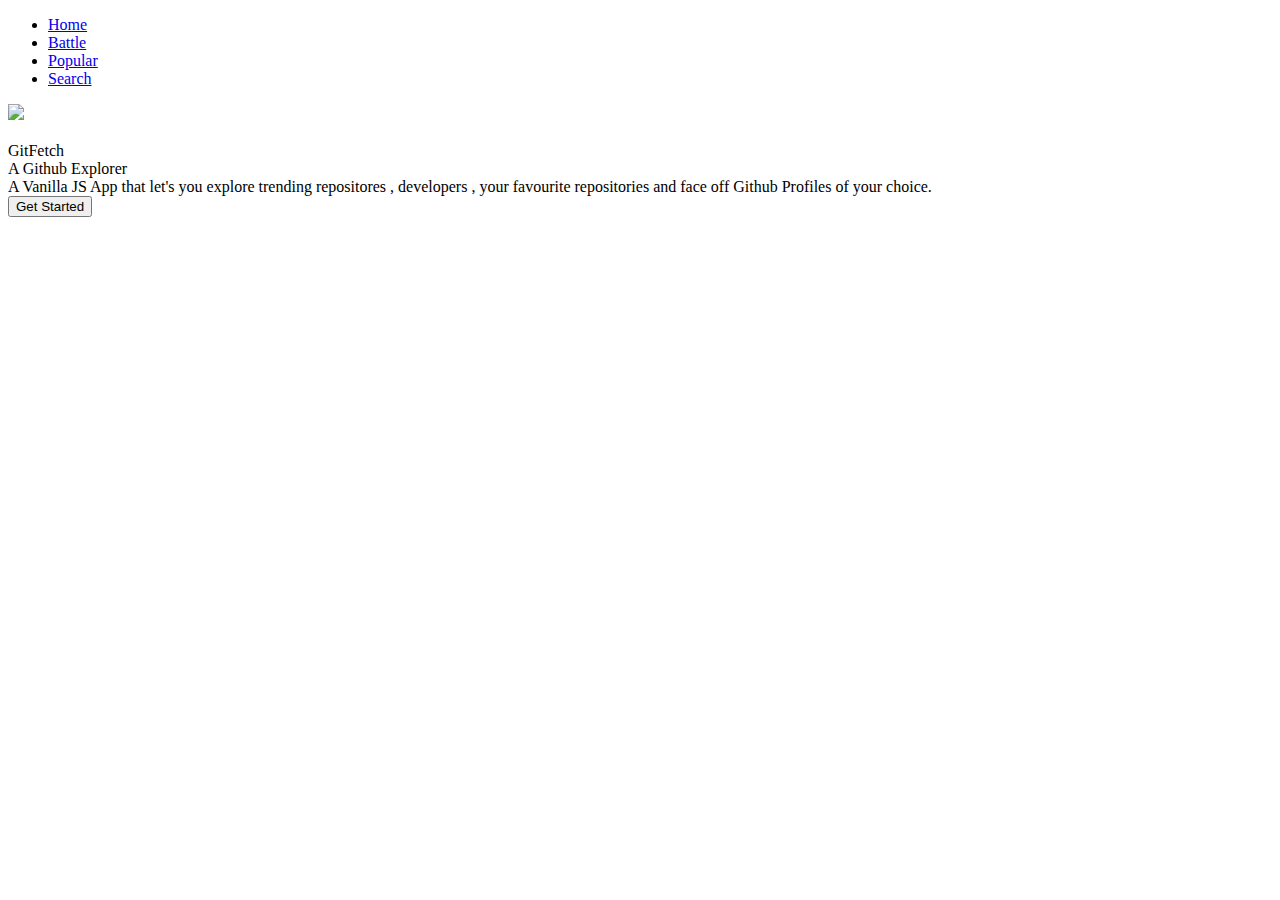
==== index.html @ 1e525622 ":tada: Started with GitFetch" ====
<!DOCTYPE html>
<html lang="en">

<head>
    <meta charset="UTF-8">
    <meta name="viewport" content="width=device-width, initial-scale=1.0">
    <title>GitFetch</title>
    <link
        href="https://fonts.googleapis.com/css2?family=Jost:wght@300;400;600&family=Roboto:wght@400;500;700&display=swap"
        rel="stylesheet">
    <link href="https://fonts.googleapis.com/css2?family=DM+Mono:wght@400;500&display=swap" rel="stylesheet"
        rel="stylesheet">
    <link href="https://fonts.googleapis.com/css2?family=Catamaran:wght@700;900&display=swap" rel="stylesheet">
    <link rel="stylesheet" href="./css/style.css">
</head>

<body>
    <div class="homeContainer container">
        <ul class="nav home-nav">
            <li>
                <a class='nav-btn' href="/index.html">Home</a>
            </li>
            <li>
                <a class='nav-btn' href="/battle.html">Battle</a>
            </li>
            <li>
                <a class='nav-btn' href="/popular.html">Popular</a>
            </li>
            <li>
                <a class='nav-btn' href="/search.html">Search</a>
            </li>
          
        </ul>
        <div class="main">
            <div class='main-content'>
                <img class='circle' src=' ./img/ovel1.svg'>
                <div class="logo-container">
                    <img class='github-logo' src="./img/githubnew.svg" alt="">
                  

                </div>
                <div class="tagline-main">GitFetch</div>
                <div class="tagline-sub">A Github Explorer</div>
                <div class="about">A Vanilla JS App that let's you explore trending repositores , developers , your
                    favourite repositories and face off Github Profiles of your choice.
                </div>
                <a href='./popular.html'><button class="brk-btn">Get Started</button></a>
            </div>
        </div>
    </div>
</body>

</html>
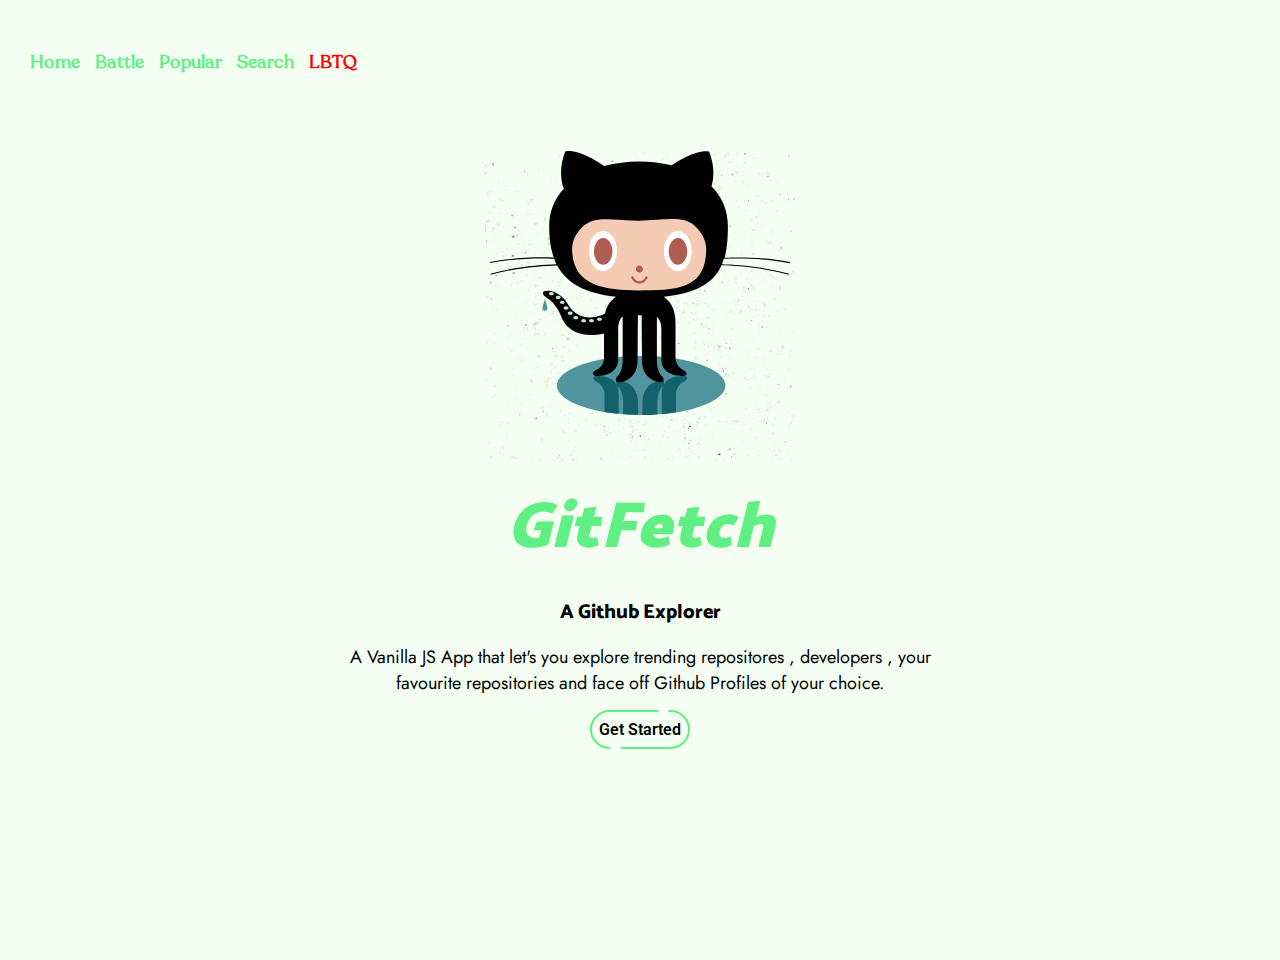
==== commit e2cba3e5: ":lipstick: Added LBTQ resources" ====
--- a/index.html
+++ b/index.html
@@ -29,6 +29,9 @@
             <li>
                 <a class='nav-btn' href="/search.html">Search</a>
             </li>
+            <li>
+                <a class='nav-btn red' href="https://github.com/ryderdamen/lgbtq_technology_resources">LBTQ</a>
+            </li>
           
         </ul>
         <div class="main">
--- a/css/style.css
+++ b/css/style.css
@@ -0,0 +1,1918 @@
+@font-face {
+    font-family: "bold";
+    src: url("../fonts/ProspectusM-Bold.otf") format('woff');
+}
+
+@font-face {
+    font-family: "semibold";
+    src: url("../fonts/ProspectusL-SemiBold.otf") format('woff');
+}
+
+@font-face {
+    font-family: "regular";
+    src: url("../fonts/ProspectusL-Regular.otf") format('woff');
+}
+
+@font-face {
+    font-family: "r-bold";
+    src: url("../fonts/Recoleta-Bold.woff") format('woff');
+}
+
+@font-face {
+    font-family: "r-regular";
+    src: url("../fonts/Recoleta-Regular.woff") format('woff');
+}
+
+@font-face {
+    font-family: "r-medium";
+    src: url("../fonts/Recoleta-Medium.woff") format('woff');
+}
+
+@font-face {
+    font-family: "m-bold";
+    src: url("../fonts/mostbold.ttf") format('woff');
+}
+
+@font-face {
+    font-family: "m-medium";
+    src: url("../fonts/mostmedium.ttf") format('woff');
+}
+
+@font-face {
+    font-family: "m-semibold";
+    src: url("../fonts/mostmedium.ttf") format('woff');
+}
+
+@font-face {
+    font-family: "m-extrabold";
+    src: url("../fonts/mostextrabold.ttf") format('woff');
+}
+
+@font-face {
+    font-family: "m-ultrabold";
+    src: url("../fonts/mostultrabold.ttf") format('woff');
+}
+
+html,
+body,
+#app {
+    margin: 0;
+    width: 100%;
+    box-sizing: border-box;
+}
+
+body {
+    font-family: 'Jost',
+        sans-serif;
+    background-color: #f4fff2;
+}
+
+ul {
+    padding: 0;
+}
+
+li {
+    list-style-type: none;
+}
+
+button {
+    background: #fff;
+    border: none;
+    outline: none;
+}
+
+.container {
+    max-width: 1200px;
+    margin: 0 auto;
+    padding: 30px;
+    color: #000;
+
+}
+
+.homeContainer {
+    height: 100%;
+    /* background: url('../img/Liquid-Cheese.svg'); */
+    background-size: cover;
+    height: 100vh;
+    max-width: unset;
+}
+
+.flex-center {
+    font-family: 'Jost',
+        sans-serif;
+    display: flex;
+    justify-content: center;
+    align-items: center;
+    color: #000;
+    transform: translateY(0px);
+    transition: transform .3s ease-in;
+}
+
+.flex-center button:hover {
+    transform: translateY(-1px);
+}
+
+.flex-center .active {
+    color: #5fef82;
+}
+
+.navigation .selected {
+    background: #5fef82;
+    color: #fff;
+}
+
+.flex-center button {
+    font-family: 'Jost',
+        sans-serif;
+}
+
+.success {
+    color: #000;
+}
+
+.defeat {
+    color: #ff001a;
+}
+
+.btn-clear {
+    border: none;
+    background: transparent;
+    outline: none;
+    margin-left: auto;
+}
+
+.nav-link {
+    font-size: 20px;
+    font-weight: bold;
+    text-decoration: none;
+    color: inherit;
+    cursor: pointer;
+}
+
+.nav li {
+    margin-right: 10px;
+}
+
+.grid {
+    display: flex;
+    flex-wrap: wrap;
+}
+
+.space-around {
+    justify-content: space-around;
+}
+
+.space-between {
+    justify-content: space-between;
+}
+
+.header-lg {
+    /* font-family: 'Catamaran',
+        sans-serif; */
+    font-size: 35px;
+    font-weight: 600;
+    margin: 20px;
+}
+
+.avatar {
+    width: 150px;
+    height: 150px;
+    border-radius: 3px;
+    margin: 0 auto;
+    display: block;
+}
+
+.center-text {
+    text-align: center;
+}
+
+.link {
+    color: #5fef82;
+    text-decoration: none;
+    font-weight: bold;
+}
+
+.card-list {
+    margin: 20px 0;
+    font-size: 20px;
+}
+
+.card-list li {
+    display: flex;
+    align-items: center;
+    margin: 10px;
+}
+
+.card-list svg {
+    margin-right: 10px;
+}
+
+.card-list a {
+    font-weight: 500;
+    color: inherit;
+}
+
+.bg-light {
+    background: rgba(0, 0, 0, 0.06);
+    border-radius: 3px;
+}
+
+.card {
+    margin: 10px 0;
+    width: 250px;
+    padding: 20px;
+}
+
+.card a {
+    text-decoration: none;
+}
+
+.card img {
+    margin-bottom: 8px;
+}
+
+
+/*--------------- INSTRUCTIONS component styles ------------------*/
+
+.header-sm {
+    font-size: 28px;
+    font-weight: 300;
+    margin: 10px;
+}
+
+.instructions-container {
+    margin: 65px 0;
+}
+
+.battle-instructions {
+    padding: 0;
+    font-size: 25px;
+}
+
+.battle-instructions li {
+    flex: 1;
+    flex-basis: 33%;
+    min-width: 300px
+}
+
+.battle-instructions svg {
+    padding: 40px;
+    border-radius: 3px;
+}
+
+
+/*--------------- PlayerInput component styles ------------------*/
+
+
+.column {
+    display: flex;
+    flex-direction: column;
+}
+
+.row {
+    display: flex;
+    flex-direction: row;
+}
+
+.player {
+    flex: 1;
+    padding: 30px 10px;
+    width: 900px;
+    margin: 0 auto;
+
+}
+
+.players-container .player-sm {
+    width: 600px;
+}
+
+.player-label {
+    font-size: 20px;
+    margin: 5px 0;
+    font-weight: 300;
+}
+
+.player-inputs input {
+    padding: 8px;
+    font-size: 16px;
+    flex-basis: 84%;
+    outline: none;
+    border: none;
+    color: #666;
+    text-indent: 10px;
+    transition: all .3s ease;
+    box-shadow: 1px 1px 10px 0 rgba(46, 61, 73, .25);
+    background: #fff;
+    border-radius: 50px;
+}
+
+.player-inputs input::placeholder {
+    opacity: .7;
+}
+
+.player-inputs input:focus {
+    -webkit-box-shadow: 0px 1px 5px 0px rgba(0, 0, 0, 0.15);
+    box-shadow: 0px 1px 5px 0px rgba(0, 0, 0, 0.15);
+    -webkit-transform: translateY(-3px);
+    transform: translateY(-3px);
+}
+
+.player-inputs .input-light {
+    background: #fff;
+}
+
+.player-inputs button {
+    margin-left: 15px;
+    flex-basis: 20%;
+}
+
+.btn {
+    padding: 10px;
+    text-decoration: uppercase;
+    letter-spacing: .25em;
+    border-radius: 3px;
+    border: none;
+    font-size: 16px;
+    display: flex;
+    justify-content: center;
+    align-items: center;
+    cursor: pointer;
+    text-decoration: none;
+    max-width: 200px;
+}
+
+.close {
+    width: 30px;
+    height: 30px;
+}
+
+.dark-btn {
+    color: #e6e6e6;
+    background: #141414;
+}
+
+.dark-btn:disabled {
+    background: #f2f2f2;
+    color: #c7c7c7;
+}
+
+.players-container {
+    margin: 65px 0;
+    display: flex;
+    flex-direction: column;
+}
+
+.avatar-small {
+    width: 55px;
+    height: 55px;
+    border-radius: 50%;
+}
+
+.player-info {
+    display: flex;
+    flex: 1;
+    align-items: center;
+    font-size: 20px;
+    padding: 10px;
+}
+
+.player-info .link {
+    margin-left: 10px;
+}
+
+.btn-space {
+    margin: 40px auto;
+}
+
+.error {
+    color: #ff1616;
+    font-size: 20px;
+    width: 600px;
+    margin: 0 auto;
+}
+
+.search-form .error {
+    width: 900px;
+    margin-top: 10px;
+}
+
+/*--------------- PlayerInput component styles ------------------*/
+
+.dark {
+    color: #DADADA;
+    background: #1c2022;
+    min-height: 100%;
+}
+
+.bg-dark {
+    background: rgb(36, 40, 42);
+    border-radius: 3px;
+}
+
+
+.player-inputs .input-dark {
+    color: #dadada;
+    background: rgba(0, 0, 0, 0.3)
+}
+
+.light-btn {
+    color: #000;
+    background: #aaa8a8;
+}
+
+.light-btn:disabled {
+    background: #292929;
+    columns: #4a4a4a;
+}
+
+
+/*--------------- Loading animation styles ------------------*/
+
+
+.loader-container {
+    position: absolute;
+    top: 50%;
+    left: 50%;
+    transform: translate(-50%, -50%);
+}
+
+.loader {
+    margin: 5rem auto;
+    text-align: center;
+}
+
+.loader svg {
+    height: 5.5rem;
+    width: 5.5rem;
+    fill: #5fef82;
+    transform-origin: 44% 50%;
+    animation: rotate 1.5s infinite linear;
+}
+
+@keyframes rotate {
+    0% {
+        transform: rotate(0);
+    }
+
+    100% {
+        transform: rotate(360deg);
+    }
+}
+
+
+/*--------------- Navigation buttons styles ------------------*/
+
+
+.navigation {
+    display: flex;
+    justify-content: center;
+    margin-bottom: 20px;
+    /* display: none; */
+    /* position: absolute;
+    bottom: 5%;
+    left: 50%;
+    transform: translateX(-50%); */
+}
+
+/*---------------  player container styles ------------------*/
+
+.player-container-1,
+.player-container-2 {
+    flex-basis: 50%;
+}
+
+
+#btn-battle,
+#btn-reset {
+    /* Initially hide both the buttons */
+    display: none;
+    text-align: center;
+}
+
+.player-label {
+    text-align: center;
+    display: block;
+}
+
+/*---------------  SEARCH PAGE  styles ------------------*/
+/*------------------------------------------------------*/
+
+/*------------------ Layout ---------------------------*/
+
+
+.card-content {
+    box-sizing: border-box;
+    font-family: 'Jost',
+        sans-serif;
+    width: 400px;
+    text-align: center;
+    padding: 30px 5px;
+    border-radius: 8px;
+    box-shadow: 3px 3px 25px 0 rgba(46, 61, 73, .14);
+    word-wrap: break-word;
+}
+
+.user-card,
+.repo-card {
+    background-size: cover;
+    background-blend-mode: screen;
+    color: #fff;
+}
+
+#results .user-card:nth-child(1) {
+    background : #fff;
+    background-size: contain;
+    background-blend-mode: saturation;
+    color: black;
+    color: inherit;
+    margin: 10px;
+}
+
+#results .user-card:nth-child(2) {
+    background: #fff;
+        url('../img/blackgrit-15c168539fb7109ce300574e7b4b0732.png');
+    background-size: contain;
+    background-blend-mode: saturation;
+    color: inherit;
+}
+
+.user-result {
+    font-size: 30px;
+    margin-bottom: 25px;
+}
+
+.user-image-container {
+    position: relative;
+    margin: 0 auto;
+    display: flex;
+    align-items: center;
+    justify-content: center;
+}
+
+.user-image {
+    width: 190px;
+    height: 190px;
+    border-radius: 50%;
+    border : transparent;
+    padding: 4px;
+}
+
+.user-info .info-1 {
+    font-size: 30px;
+    margin-bottom: 5px;
+}
+
+.user-info .info-2 {
+    margin-top: 0;
+}
+
+.git-info ul {
+    display: flex;
+    justify-content: space-around;
+}
+
+.repos {
+    position: absolute;
+    bottom: -12px;
+    left: 0;
+}
+
+.repos-count {
+    width: 40px;
+    display: flex;
+    height: 40px;
+    justify-content: center;
+    align-items: center;
+    background: #F06292;
+    color: #fff;
+    border: 3px solid #fff;
+    border-radius: 50%;
+    font-weight: 400;
+}
+
+.repos-text {
+    font-size: 14px;
+}
+
+.bottom-grid .git-info ul li {
+    flex: 1;
+    flex-direction: column;
+    display: flex;
+    justify-content: space-between;
+}
+
+.user-info .small {
+    font-size: 15px !important;
+    margin-top: 0;
+}
+
+#card-big {
+    color: #000;
+    background: linear-gradient(rgba(251, 226, 218, .99), #e0ffcd),
+        url('../img/blackgrit-15c168539fb7109ce300574e7b4b0732.png');
+    background-size: contain;
+    background-blend-mode: saturation;
+    width: 900px;
+    flex-direction: row;
+    margin: 0 auto;
+    
+}
+
+.user-col {
+    flex-direction: column;
+}
+
+.user-row {
+    display: flex;
+    flex-direction: row-reverse;
+    align-items: center;
+    justify-content: space-between;
+}
+
+.white-bg {
+    background: #fff;
+}
+
+.text-black {
+    color: #000;
+}
+
+#card-big>div {
+    flex-basis: 50%;
+    padding: 0 20px;
+}
+
+#card-big .user-col {
+    height: 80%;
+}
+
+
+/*------------------ Typography ---------------------------*/
+
+.medium {
+    font-size: 20px;
+}
+
+.regular {
+    font-size: 16px;
+    letter-spacing: .5px;
+    font-weight: bold;
+}
+
+.small {
+    font-size: 14px;
+    letter-spacing: .5px;
+    font-weight: bold;
+}
+
+.card-btn {
+    text-align: center;
+    margin-top: 10px;
+    line-height: 2;
+}
+
+.card-btn .btn {
+    font-size: 12px;
+    padding: 10px 25px;
+    border: none;
+    border-radius: 8px;
+    background: black;
+    color: #fff;
+    outline: none;
+    display: inline-block;
+}
+
+.bottom-grid {
+    display: flex;
+    flex-wrap: wrap;
+    justify-content: space-between;
+    width: 900px;
+    margin: 0 auto;
+}
+
+.bottom-grid .repo-card {
+    background:#fff;
+    border: 10px solid;
+    border-image-slice: 1;
+    border-width: 5px;
+    border-image-source: linear-gradient(to left, #004525,#970f91,#84e415, #6ebc12);
+    background-size: contain;
+    background-blend-mode: saturation;
+    color: inherit;
+    flex-basis: 48%;
+}
+
+.bottom-content h4 {
+    text-align: center;
+    font-size: 20px;
+}
+
+.top-content {
+    margin-top: 25px;
+    margin-bottom: 50px;
+    display: flex;
+    flex-direction: column;
+    justify-content: space-around;
+}
+
+
+
+/*------------------ Navigation ---------------------------*/
+
+.nav {
+    font-family: 'Roboto', sans-serif;
+    display: flex;
+    font-weight: 600;
+    font-size: 18px;
+}
+
+.nav li {
+    margin-right: 15px;
+}
+
+a {
+    text-decoration: none;
+    color: #5fef82;
+}
+
+.brk-btn a {
+    color: #000;
+}
+
+.brk-btn {
+    font-family: 'Roboto', sans-serif;
+    box-sizing: border-box;
+    font-weight: 600;
+    position: relative;
+    background: none;
+    color: #000;
+    text-transform: uppercase;
+    text-decoration: none;
+    border: 2px solid #5fef82;
+    padding: 0.5em 5px;
+    font-size: 16px;
+    text-transform: capitalize;
+    display: inline-block;
+    text-align: center;
+    width: 100px;
+    max-width: 100px;
+    line-height: 1.2;
+    cursor: pointer;
+    border-radius: 50px;
+    outline: none;
+}
+
+.brk-btn::before {
+    content: "";
+    display: block;
+    position: absolute;
+    width: 10%;
+    background: #FFF;
+    height: 0.18em;
+    right: 20%;
+    top: -0.18em;
+    transform: skewX(-45deg);
+    -webkit-transition: all 0.45s cubic-bezier(0.86, 0, 0.07, 1);
+    transition: all 0.45s cubic-bezier(0.86, 0, 0.07, 1);
+}
+
+.brk-btn::after {
+    content: "";
+    display: block;
+    position: absolute;
+    width: 10%;
+    background: #fff;
+    height: 0.18em;
+    left: 20%;
+    bottom: -0.18em;
+    transform: skewX(45deg);
+    -webkit-transition: all 0.45 cubic-bezier(0.86, 0, 0.07, 1);
+    transition: all 0.45s cubic-bezier(0.86, 0, 0.07, 1);
+}
+
+.brk-btn:hover::before {
+
+    right: 80%;
+}
+
+.brk-btn:hover::after {
+    left: 80%;
+}
+
+
+
+.nav {
+    color: #084468;
+    font-family: 'r-regular', sans-serif;
+}
+
+.home-nav {
+    max-width: 1350px;
+    margin: 20px auto;
+}
+
+.nav li {
+    position: relative;
+}
+
+.nav li:after {
+    content: '';
+    position: absolute;
+    bottom: -2px;
+    left: 0;
+    width: 0px;
+    /* transform: scale(0); */
+    height: 2px;
+    background: #0d6808;
+    transition: all .3s ease;
+}
+
+.nav li:hover:after {
+    width: 100%;
+}
+
+/*------------------ Player Input ---------------------------*/
+
+.player-inputs {
+    width: 100%;
+    margin: 0 auto;
+    outline: none;
+}
+
+
+/*------------------ Helper Classes ---------------------------*/
+
+.user-info .mb-medium {
+    margin-bottom: 20px;
+}
+
+.popular-grid {
+    justify-content: space-around;
+}
+
+.popular-grid .card-small {
+    flex-basis: 22%;
+    border: 10px solid;
+    border-image-slice: 1;
+    border-width: 5px;
+    border-image-source: linear-gradient(to left, #004525,#970f91,#84e415, #6ebc12);
+    background: linear-gradient(#fcfefe, #fcfefe),
+        url('../img/blackgrit-15c168539fb7109ce300574e7b4b0732.png');
+    background-size: contain;
+    background-blend-mode: saturation;
+    color: inherit;
+}
+
+.card-content .image-container-small {
+    width: 120px;
+    height: 120px;
+}
+
+.user-image-container .img-small,
+.user-image-container a {
+    width: 110px;
+    height: 110px;
+}
+
+.brk-btn-white {
+    color: #fff;
+    border: 2px solid #fff;
+}
+
+.brk-btn-white:before,
+.brk-btn-white:after {
+
+    background: #000;
+}
+
+.center {
+    text-align: center;
+    justify-content: center;
+}
+
+.row {
+    flex-direction: row;
+}
+
+.column {
+    flex-direction: column;
+}
+
+.reverse {
+    display: flex;
+    flex-direction: row-reverse;
+    justify-content: space-between;
+    align-items: center;
+}
+
+.git-info .pad-md {
+    padding: 5px 15px;
+}
+
+.border-0 {
+    border: none;
+}
+
+.border {
+    border-right: 1px solid #ddd;
+    border-left: 1px solid #ddd;
+}
+
+.white {
+    color: #fff;
+}
+
+.mt-big {
+    margin-top: 50px;
+}
+
+.margin-0 {
+    margin: 0;
+}
+
+/*---------------  Index PAGE  styles ------------------*/
+/*------------------------------------------------------*/
+
+.main {
+    font-family: 'Jost', sans-serif;
+    position: absolute;
+    top: 50%;
+    left: 50%;
+    transform: translate(-50%, -50%);
+    width: 50%;
+    color: #fff;
+    padding: 15px;
+    text-align: center;
+    color: #000;
+    flex-direction: column;
+    height: 80vh;
+    display: flex;
+    justify-content: space-around;
+    align-items: center;
+    font-size: 16px;
+}
+
+.main-content {
+    display: flex;
+    flex-direction: column;
+    align-items: center;
+    justify-content: space-around;
+    height: 85%;
+    position: relative;
+}
+
+.main-content .circle {
+
+    position: absolute;
+    left: 50%;
+    width: 350px;
+    top: 22%;
+    transform: translate(-50%, -50%);
+}
+
+.logo-container {
+    background: url('../img/blackgrit-15c168539fb7109ce300574e7b4b0732.png');
+    background-size: cover;
+    width: 310px;
+    height: 310px;
+    margin: 0 auto;
+}
+
+
+.github-logo {
+    width: 300px;
+
+}
+
+.tagline-main {
+    font-family: 'Catamaran',
+        sans-serif;
+    font-size: 65px;
+    font-style: italic;
+    font-weight: 900;
+    letter-spacing: .5px;
+    color: #5fef82;
+    ;
+}
+
+.tag-line{
+    font-size : 12px;
+    font-weight : 600;
+}
+.tagline-sub {
+    font-family: 'm-medium';
+    font-family: 'Catamaran',
+        sans-serif;
+    color: #000;
+    font-weight: 800;
+    font-size: 20px;
+}
+
+.about {
+    font-size: 18px
+}
+
+.design-1,
+.design-2,
+.design-3,
+.design-4 {
+    width: 80px;
+    height: 2px;
+    background: #000;
+    position: absolute;
+    /* bottom: 0; */
+}
+
+.navigation .pagination {
+    width: 35px;
+    height: 35px;
+    padding: 0;
+    cursor: pointer;
+    outline: none;
+    border-radius: 50%;
+}
+
+
+.navigation .pagination:nth-child(2) {
+    margin: 0 5px;
+}
+
+.git-info img {
+    width: 25px;
+}
+
+.git-info .color-forked {
+    width: 15.625px;
+}
+
+
+
+/*---------------  Tredning PAGE  styles ------------------*/
+/*------------------------------------------------------*/
+
+
+.select-box {
+    display: flex;
+    flex-direction: column;
+    margin-left: auto;
+    width: 145px;
+    text-align: center;
+    position: relative;
+}
+
+.select-box .options-container {
+    background: #2f3640;
+    color: #f5f6fa;
+    width: 100%;
+    /* opacity: 0;
+    visibility: hidden; */
+    display: none;
+    transition: all 0.4s;
+    border-radius: 8px;
+    overflow: hidden;
+    order: 1;
+    z-index: 1;
+    /* display: none; */
+}
+
+.filter-button {
+    font-family: 'Lato', sans-serif;
+    border-radius: 8px;
+    position: relative;
+
+    color: #084468;
+    background: #fff;
+    /* box-shadow: 0 13px 50px -16px #777; */
+    box-shadow: 0 5px 30px -12px;
+    order: 0;
+    padding: 10px 6px;
+    cursor: pointer;
+    /* display: flex; */
+}
+
+.filter-button button {
+    display: flex;
+}
+
+.fade {
+    opacity: .5;
+}
+
+.displayType-button {
+    display: flex;
+}
+
+.displayType-button button {
+    cursor: pointer;
+
+}
+
+/* .filter-button button {
+    display: flex;
+} */
+
+.selected::after {
+    content: "";
+    background: url("img/arrow-down.svg");
+    background-size: contain;
+    background-repeat: no-repeat;
+
+    position: absolute;
+    height: 100%;
+    width: 32px;
+    right: 10px;
+    top: 5px;
+    transition: all 0.4s;
+}
+
+.options-container {
+    position: absolute;
+    top: 100%;
+}
+
+.lan-opt-container {
+    width: 250px;
+}
+
+/* .dur-opt-container {
+    width: 100px;
+    z-index: 2;
+} */
+
+
+
+.select-box .options-container.active {
+    max-height: 240px;
+    opacity: 1;
+    visibility: visible;
+    display: block;
+    overflow-y: scroll;
+    width: 250px;
+    margin-top: 10px;
+}
+
+.select-box .dur-opt-container.active {
+    width: 100px;
+    z-index: 2;
+}
+
+.select-box .options-container.active+.selected::after {
+    transform: rotateX(180deg);
+    top: -6px;
+}
+
+.select-box .options-container::-webkit-scrollbar {
+    width: 8px;
+    background: #0d141f;
+    border-radius: 0 8px 8px 0;
+}
+
+.select-box .options-container::-webkit-scrollbar-thumb {
+    background: #525861;
+    border-radius: 0 8px 8px 0;
+}
+
+/* .select-box .option,
+.selected {
+    padding: 10px 6px;
+    cursor: pointer;
+} */
+
+.select-box .option:hover {
+    background: #414b57;
+}
+
+.select-box label {
+    cursor: pointer;
+}
+
+.categories .active {
+    color: #5fef82;
+}
+
+.main-container,
+.selectMenu-container,
+.categories {
+    display: flex;
+    justify-content: space-between;
+    align-items: center;
+}
+
+.selectMenu-container,
+.main-container {
+    align-items: center;
+}
+
+.categories li {
+    margin-right: 20px;
+}
+
+.selectMenu-container div {
+    margin-left: 20px;
+}
+
+.select-box .option .radio {
+    display: none;
+}
+
+.div__right {
+    display: flex;
+}
+
+.displayType-container {
+    display: flex;
+}
+
+.displayType-container button {
+    background: #2f3640;
+    border-radius: 8px;
+    color: #f5f6fa;
+    padding: 10px 14px;
+}
+
+/* ------------------ REPO CARD --------*/
+
+.trending-grid {
+    justify-content: unset;
+}
+
+
+.repoCard {
+    width: 350px;
+    flex-direction: column;
+    display: flex;
+    background: aqua;
+    padding: 15px;
+    box-sizing: border-box;
+    background: linear-gradient(rgba(255, 255, 255, 0.99), rgba(255, 255, 255, .99)),
+        url('../img/blackgrit-15c168539fb7109ce300574e7b4b0732.png');
+    background-size: contain;
+    background-blend-mode: saturation;
+    margin-top: 20px;
+    border-radius: 8px;
+    box-shadow: 3px 3px 25px 0 rgba(46, 61, 73, .14);
+    color: #063550;
+    flex-basis: 32%;
+
+}
+
+.repo-card p {
+    font-family: 'Lato',
+        sans-serif;
+}
+
+.repoCard:nth-child(3n+2) {
+    margin-left: 2%;
+    margin-right: 2%;
+}
+
+.card__logo {
+    margin-right: 10px;
+    display: flex;
+    align-items: center;
+}
+
+.card__header {
+    display: flex;
+    align-items: center;
+    flex-basis: 18%;
+}
+
+.repoImage,
+.teamImage {
+    border-radius: 50%;
+}
+
+.repoImage {
+    width: 45px;
+    height: 45px;
+}
+
+.teamImage {
+    width: 25px;
+    height: 25px;
+}
+
+.card__main {
+    display: flex;
+    flex-direction: column;
+    /* justify-content: space-around; */
+    flex-basis: 82%;
+}
+
+.card__about {
+    display: flex;
+    position: relative;
+    line-height: 2.5;
+}
+
+.card__description {
+    height: 100px;
+}
+
+.card__about,
+.card__ratings {
+    padding: 5px 0
+}
+
+.card__name {
+    font-size: 20px;
+    font-weight: bold;
+    padding: 10px 0 5px 0;
+}
+
+.card__about--image {
+    position: relative;
+}
+
+.card__about--text {
+    font-size: 13px;
+    margin-right: 10px;
+}
+
+
+.card__about--language {
+    margin-right: 20px;
+}
+
+.card__about--developers,
+.card__about--images {
+    display: flex;
+    align-items: center;
+    position: relative;
+}
+
+.card__ratings {
+    display: flex;
+}
+
+.card__about--images a {
+    position: absolute;
+    border: 2px solid #fff;
+    border-radius: 50%;
+    display: flex;
+    align-items: center;
+    justify-content: center;
+}
+
+.card__about--developer1 {
+    left: 20px;
+
+}
+
+.card__about--developer2 {
+    left: 40px;
+}
+
+.card__about--developer3 {
+    left: 60px;
+}
+
+.card__about--developer4 {
+    left: 80px;
+}
+
+.card__about--developer5 {
+    left: 100px;
+}
+
+.card__about--developer5 {
+    left: 144px;
+}
+
+
+.card__content h5 {
+    font-size: 16px;
+    margin: 10px 0;
+    font-family: m-medium;
+}
+
+
+
+
+.followers-count.medium {
+    font-size: 16px;
+}
+
+.circle {
+    display: inline-block;
+    width: 12px;
+    height: 12px;
+    border-radius: 50%;
+}
+
+.stars-today {
+    font-size: 15px;
+}
+
+.repoItem {
+    flex-basis: 100%;
+    background: linear-gradient(rgba(255, 255, 255, 0.99), rgba(255, 255, 255, .99)),
+        url(../img/blackgrit-15c1685….png);
+    margin-bottom: 25px;
+    box-shadow: 3px 3px 25px 0 rgba(46, 61, 73, .14);
+    padding: 15px;
+    position: relative;
+}
+
+.repoItem__header {
+    padding: 10px 0;
+}
+
+.repoItem__header--reponame {
+    font-weight: 600;
+}
+
+.repoItem__logo {
+    position: absolute;
+    right: 3%;
+    top: 50%;
+    transform: translateY(-50%);
+}
+
+
+.repoItem__image {
+    border-radius: 50%;
+    width: 100px;
+    height: 100px;
+}
+
+.repoItem__footer {
+    display: flex;
+    justify-content: space-around;
+    width: 52%;
+}
+
+.repoItem__footer .circle {
+    margin-right: 5px;
+}
+
+.repoItem__footer--language {
+    display: flex;
+    align-items: center;
+    flex-basis: 22%;
+
+}
+
+.repoItem__footer--ratings {
+    flex-basis: 78%;
+}
+
+
+.developerItem {
+    background: linear-gradient(rgba(255, 255, 255, 0.99), rgba(255, 255, 255, .99)),
+        url('../img/blackgrit-15c168539fb7109ce300574e7b4b0732.png');
+    background-size: contain;
+    background-blend-mode: saturation;
+    box-shadow: 3px 3px 25px 0 rgba(46, 61, 73, .14);
+    flex-basis: 100%;
+    display: flex;
+    justify-content: space-between;
+    align-items: center;
+    padding: 10px;
+}
+
+.developerItem__header {
+    flex-basis: 20%;
+}
+
+.developerItem__main {
+    flex-basis: 55%;
+}
+
+.developerItem__image {
+    width: 75px;
+    height: 75px;
+}
+
+
+
+
+
+
+/* ------------------ DEVELOPER CARD --------*/
+
+.developerCard {
+    width: 300px;
+    background: aqua;
+    padding: 15px;
+    box-sizing: border-box;
+    background: linear-gradient(rgba(255, 255, 255, 0.99), rgba(255, 255, 255, .99)),
+        url('../img/blackgrit-15c168539fb7109ce300574e7b4b0732.png');
+    background-size: contain;
+    background-blend-mode: saturation;
+}
+
+.developerImage {
+    width: 65px;
+    height: 65px;
+    border-radius: 50%;
+    border: 1px solid #0AE0DF;
+    padding: 4px;
+}
+
+.developer__name {
+    font-size: 16px;
+    font-family: m-medium;
+}
+
+.developerRepo__name {
+    font-size: 20px;
+    font-weight: bold;
+    margin-right: 20px;
+}
+
+.developer__username {
+    font-size: 16px;
+}
+
+.developer__status,
+.developers__about {
+    display: flex;
+}
+
+.developers__about {
+    padding: 8px 0;
+}
+
+.status__img {
+    width: 20px;
+    height: 20px;
+}
+
+.developers__name {
+    margin-right: 20px;
+}
+
+.card__ratings .git-info {
+    width: 80%;
+}
+
+.card__ratings .git-info ul {
+    justify-content: space-between;
+}
+
+.card__ratings .git-info ul li {
+    display: flex;
+    margin-right: 8px;
+    margin-right: 14px;
+    align-items: center;
+}
+
+/* .card__ratings .git-info img {
+    width: 12px;
+} */
+
+.card__ratings .git-info ul li span {
+    margin-right: 5px;
+}
+
+.card__ratings .git-info img {
+    width: 20px;
+}
+
+.card__ratings .git-info .color-forked {
+    width: 12.5px;
+}
+
+.developers__header {
+    height: 60px;
+    flex-basis: auto;
+}
+
+.developer__main {
+    padding: 10px 0;
+    height: 110px;
+    flex-basis: auto;
+}
+
+
+
+
+
+/*--------------- Media Queries ------------------*/
+/*------------------------------------------------------*/
+
+/*--------------- Battle.html ------------------*/
+
+
+@media only screen and (max-width:1200px) {
+    .row {
+        flex-direction: column;
+    }
+
+    .player-inputs input {
+        margin-bottom: 15px;
+    }
+
+    .player-inputs .brk-btn {
+        margin: 0 auto;
+    }
+
+    .grid .card-small {
+        flex-basis: 30%;
+    }
+
+    .card__ratings .git-info {
+        width: 100%;
+    }
+}
+
+@media only screen and (max-width:1000px) {
+    .repoCard {
+        flex-basis: 49%;
+    }
+
+    .repoCard:nth-child(3n+2) {
+        margin-left: unset;
+        margin-right: unset;
+    }
+
+    .repoCard:nth-child(2n+1) {
+        margin-right: 2%;
+    }
+
+    .card__ratings .git-info {
+        width: 87%;
+    }
+}
+
+
+
+@media only screen and (max-width:800px) {
+
+    .player {
+        width: auto;
+    }
+
+    .grid .card-small {
+        flex-basis: 45%;
+    }
+
+    .players-container .player-sm {
+        width: auto;
+    }
+
+    .card-big-container {
+        background: transparent;
+        width: auto;
+    }
+
+    #card-big {
+        width: auto;
+        flex-direction: column;
+        padding-left: 10px;
+        padding-right: 10px;
+    }
+
+    #card-big>div {
+        padding: 0;
+    }
+
+    .name {
+        word-break: break-all;
+    }
+
+    #card-big .brk-btn {
+        margin-left: auto;
+        margin-right: auto;
+    }
+
+    .bottom-grid {
+        width: 100%;
+    }
+
+    /* ------------ TRENDING PAGE STYLES ---------------- */
+    .card__ratings .git-info {
+        width: 100%;
+    }
+}
+
+@media only screen and (max-width:768px) {
+
+    .trending__container {
+        width: 85%;
+        margin: 0 auto;
+    }
+
+    .repoCard:nth-child(2n+1) {
+        margin-right: unset;
+    }
+
+    .repoCard {
+        flex-basis: 100%;
+        /* margin: 2.5% !important; */
+    }
+
+    .card__ratings .git-info {
+        width: 55%;
+    }
+
+    .selected {
+        font-size: 14px;
+    }
+
+    .select-box {
+        width: 120px;
+    }
+
+    .selectMenu-container div {
+        margin-left: 10px;
+    }
+
+    .nav-link-trenading {
+        font-family: 'Lato', sans-serif;
+        font-size: 18px;
+    }
+
+    .nav {
+        margin: 15px 0;
+    }
+}
+
+@media only screen and (max-width: 600px) {
+
+    .grid .card-small {
+        flex-basis: 85%;
+        margin-top: 0;
+        margin-bottom: 15px;
+        padding: 20px 5px;
+    }
+
+    .flex-center {
+        flex-direction: column;
+    }
+
+    /* global styles */
+
+    body {
+        height: 100vh;
+    }
+
+    .container {
+        padding: 5px 10px;
+        box-sizing: border-box;
+    }
+
+    .nav {
+        justify-content: center;
+        font-size: 16px;
+    }
+
+    .nav li:last-child {
+        margin-right: 0;
+    }
+
+    .mg-big {
+        margin-top: 30px;
+    }
+
+    /*----------- battle page ------------*/
+    .battle-instructions li {
+        flex-basis: 90%;
+        margin: 0 auto;
+    }
+
+    /*----------- search page ------------*/
+
+    #card-big {
+        width: auto;
+        margin: 10px 0 0 0;
+    }
+
+    .user-info .mb-medium {
+        margin-bottom: 15px;
+    }
+
+    .user-info .info-1 {
+        margin-top: 5px;
+    }
+
+    .user-info .info-2 {
+        margin-bottom: 5px;
+    }
+
+    .user-info .info-3 {
+        margin: 0 0 10px 0;
+    }
+
+    .top-content {
+        margin-bottom: 10px;
+        width: 315px;
+        margin-left: auto;
+        margin-right: auto;
+        background: transparent;
+    }
+
+    #card-big .user-col {
+        margin: 0;
+    }
+
+    .card-content {
+        padding: 25px 5px;
+    }
+
+    .player-inputs input {
+        background-color: #fff;
+    }
+
+    .bottom-grid {
+        flex-direction: column;
+        width: auto
+    }
+
+    /*--------------- index page -----------*/
+    .main-content .circle {
+        top: 17%;
+        width: 220px;
+    }
+
+    .logo-container {
+        width: 180px;
+        height: 180px;
+        border-radius: 50%;
+    }
+
+    .github-logo {
+        width: 180px;
+    }
+
+    .main {
+        width: 100%;
+        top: 58%;
+        height: 80vh;
+        padding: 0;
+    }
+
+    .main-content {
+        height: 100%;
+    }
+
+    .tagline-main {
+        line-height: 1.3;
+        font-size: 50px;
+    }
+
+    .tagline-sub {
+        font-size: 16px;
+    }
+
+    .about {
+        font-size: 16px;
+    }
+
+    /* -------------- TRENDING PAGE ----------------*/
+
+    .trending__container {
+        width: 90%;
+    }
+
+    .card__description {
+        font-weight: 300;
+    }
+
+    .select-box {
+        width: 110px;
+    }
+
+    .main-container {
+        flex-direction: column;
+    }
+
+    .selectMenu-container {
+        width: 75%;
+        justify-content: space-between;
+    }
+
+    .selectMenu-container div {
+        margin-left: 0;
+    }
+
+    .card__ratings .git-info {
+        width: 100%;
+    }
+
+    .select-box .options-container.active {
+        margin-top: 10px;
+    }
+}
+
+@media only screen and (max-width: 400px) {
+    .trending__container {
+        width: 95%;
+    }
+}
+
+.user-image:after {
+    content: '';
+    width: 100%;
+    height: 100%;
+    color: linear-gradient(rgba(57, 67, 90, .9));
+}
+
+.error {
+    display: none;
+}
+.red{
+    color:red !important;
+}